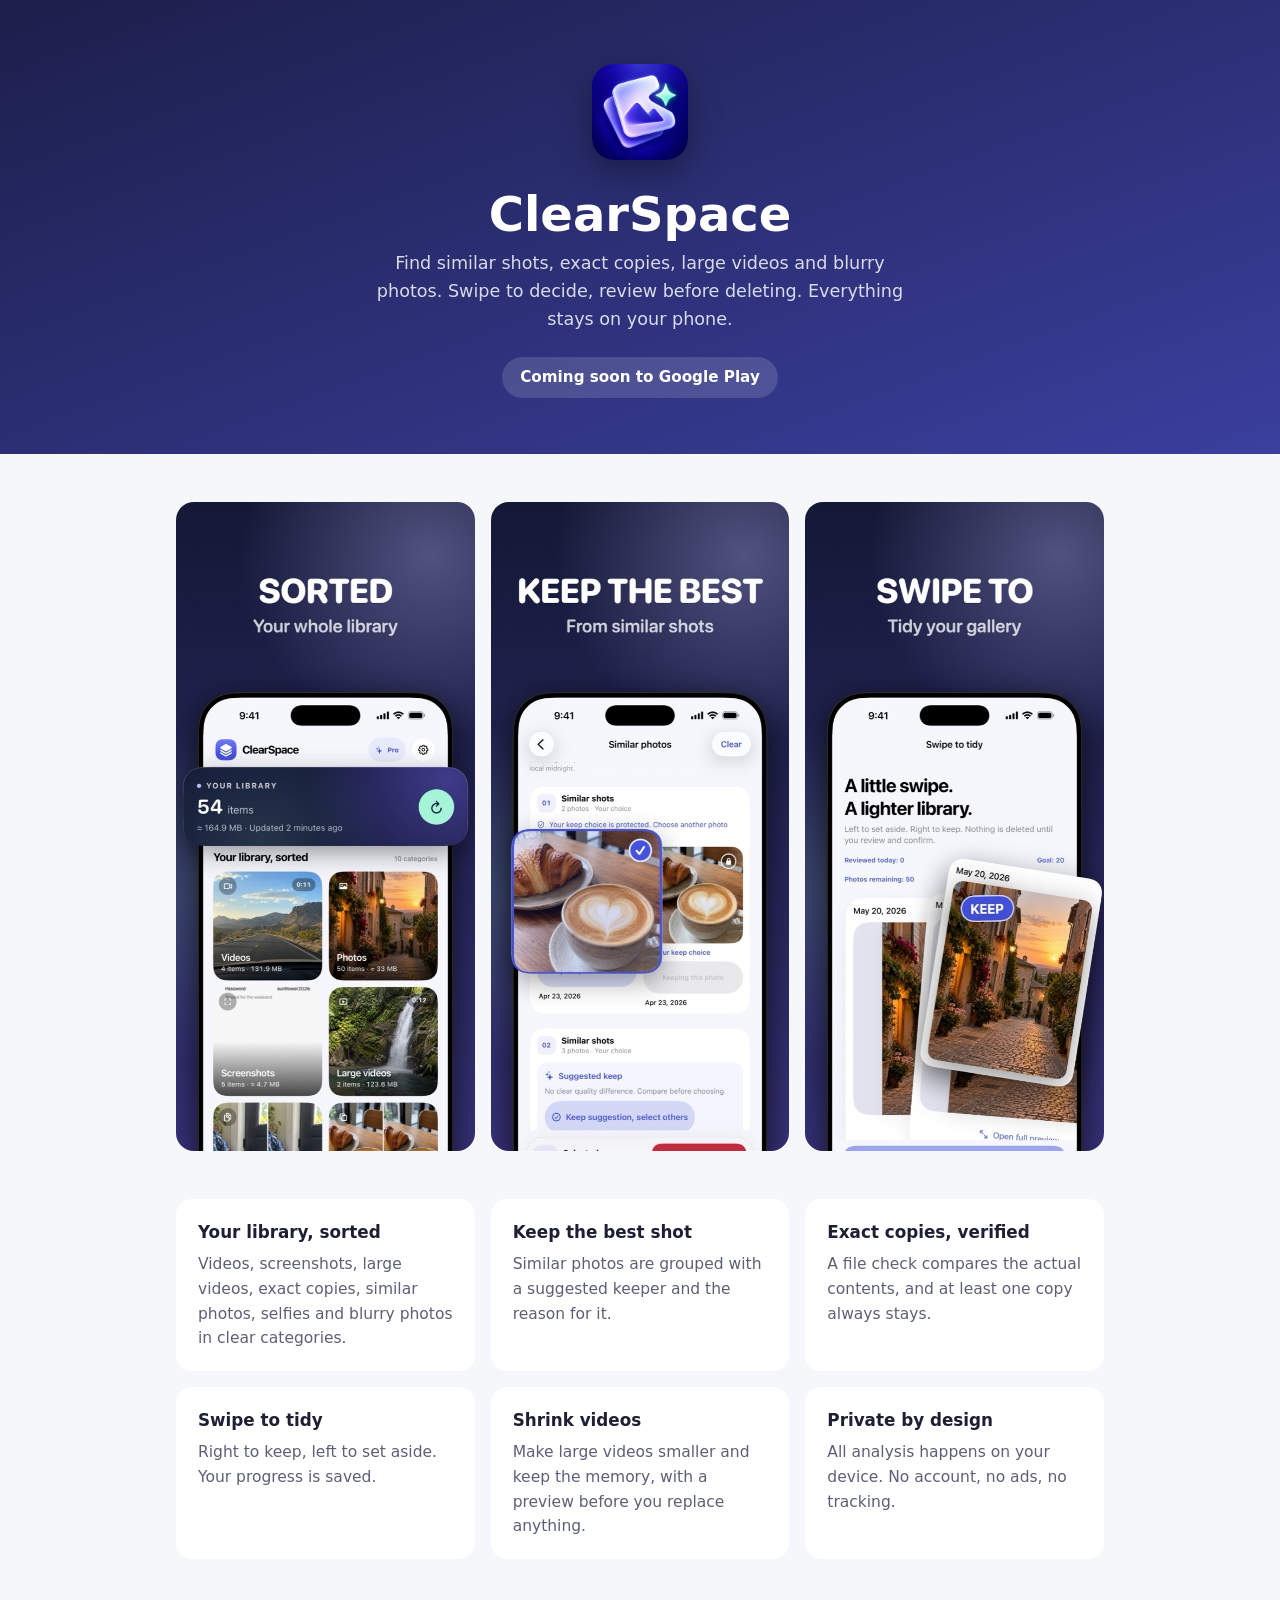
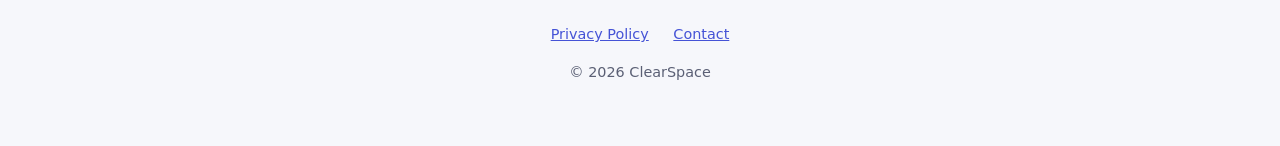
==== index.html @ 55f01fa3 "Add ClearSpace landing page and privacy policy Co-Authored-By: Claude Opus 5.5 <noreply@anthropic.co" ====
<!doctype html>
<html lang="en">
<head>
<meta charset="utf-8">
<meta name="viewport" content="width=device-width, initial-scale=1">
<title>ClearSpace – Photo Cleanup</title>
<meta name="description" content="Find similar shots, exact copies, large videos and blurry photos. Swipe to decide, review before deleting. Everything stays on your phone.">
<link rel="icon" href="img/icon.png">
<style>
  :root { --bg: #f6f7fb; --card: #ffffff; --ink: #1d2033; --muted: #5b6075; --accent: #4553d6; --hero1: #1c1f4a; --hero2: #3b3f9e; }
  @media (prefers-color-scheme: dark) { :root { --bg: #14151d; --card: #1d1f2b; --ink: #eceef8; --muted: #a3a8bd; --accent: #a8b2ff; } }
  * { box-sizing: border-box; }
  body { margin: 0; background: var(--bg); color: var(--ink); font: 17px/1.6 system-ui, -apple-system, "Segoe UI", Roboto, sans-serif; }
  a { color: var(--accent); }
  header { background: linear-gradient(160deg, var(--hero1), var(--hero2)); color: #fff; text-align: center; padding: 64px 16px 56px; }
  header img { width: 96px; height: 96px; border-radius: 22px; box-shadow: 0 12px 32px rgba(0,0,0,.35); }
  header h1 { font-size: clamp(2rem, 6vw, 3rem); line-height: 1.1; margin: 20px 0 8px; }
  header p { max-width: 560px; margin: 0 auto; color: rgba(255,255,255,.82); font-size: 1.1rem; }
  .soon { display: inline-block; margin-top: 24px; padding: 8px 18px; border-radius: 999px; background: rgba(255,255,255,.14); font-weight: 600; font-size: .95rem; }
  main { max-width: 960px; margin: 0 auto; padding: 48px 16px 64px; }
  .shots { display: grid; grid-template-columns: repeat(3, 1fr); gap: 16px; margin-bottom: 48px; }
  .shots img { width: 100%; border-radius: 18px; display: block; }
  @media (max-width: 640px) { .shots { grid-template-columns: 1fr; max-width: 320px; margin-inline: auto; } }
  .features { display: grid; grid-template-columns: repeat(auto-fit, minmax(260px, 1fr)); gap: 16px; }
  .feature { background: var(--card); border-radius: 16px; padding: 20px 22px; }
  .feature h2 { font-size: 1.05rem; margin: 0 0 6px; }
  .feature p { margin: 0; color: var(--muted); font-size: .97rem; }
  footer { text-align: center; color: var(--muted); font-size: .9rem; padding: 0 16px 48px; }
  footer a { margin: 0 10px; }
</style>
</head>
<body>
<header>
  <img src="img/icon.png" alt="ClearSpace app icon">
  <h1>ClearSpace</h1>
  <p>Find similar shots, exact copies, large videos and blurry photos. Swipe to decide, review before deleting. Everything stays on your phone.</p>
  <span class="soon">Coming soon to Google Play</span>
</header>
<main>
  <div class="shots">
    <img src="img/shot-1.jpg" alt="Your whole library sorted into categories">
    <img src="img/shot-2.jpg" alt="Keep the best photo from similar shots">
    <img src="img/shot-3.jpg" alt="Swipe through photos to keep or set aside">
  </div>
  <div class="features">
    <div class="feature"><h2>Your library, sorted</h2><p>Videos, screenshots, large videos, exact copies, similar photos, selfies and blurry photos in clear categories.</p></div>
    <div class="feature"><h2>Keep the best shot</h2><p>Similar photos are grouped with a suggested keeper and the reason for it.</p></div>
    <div class="feature"><h2>Exact copies, verified</h2><p>A file check compares the actual contents, and at least one copy always stays.</p></div>
    <div class="feature"><h2>Swipe to tidy</h2><p>Right to keep, left to set aside. Your progress is saved.</p></div>
    <div class="feature"><h2>Shrink videos</h2><p>Make large videos smaller and keep the memory, with a preview before you replace anything.</p></div>
    <div class="feature"><h2>Private by design</h2><p>All analysis happens on your device. No account, no ads, no tracking.</p></div>
  </div>
</main>
<footer>
  <a href="privacy.html">Privacy Policy</a>
  <a href="mailto:mobirexa@gmail.com">Contact</a>
  <p>© 2026 ClearSpace</p>
</footer>
</body>
</html>
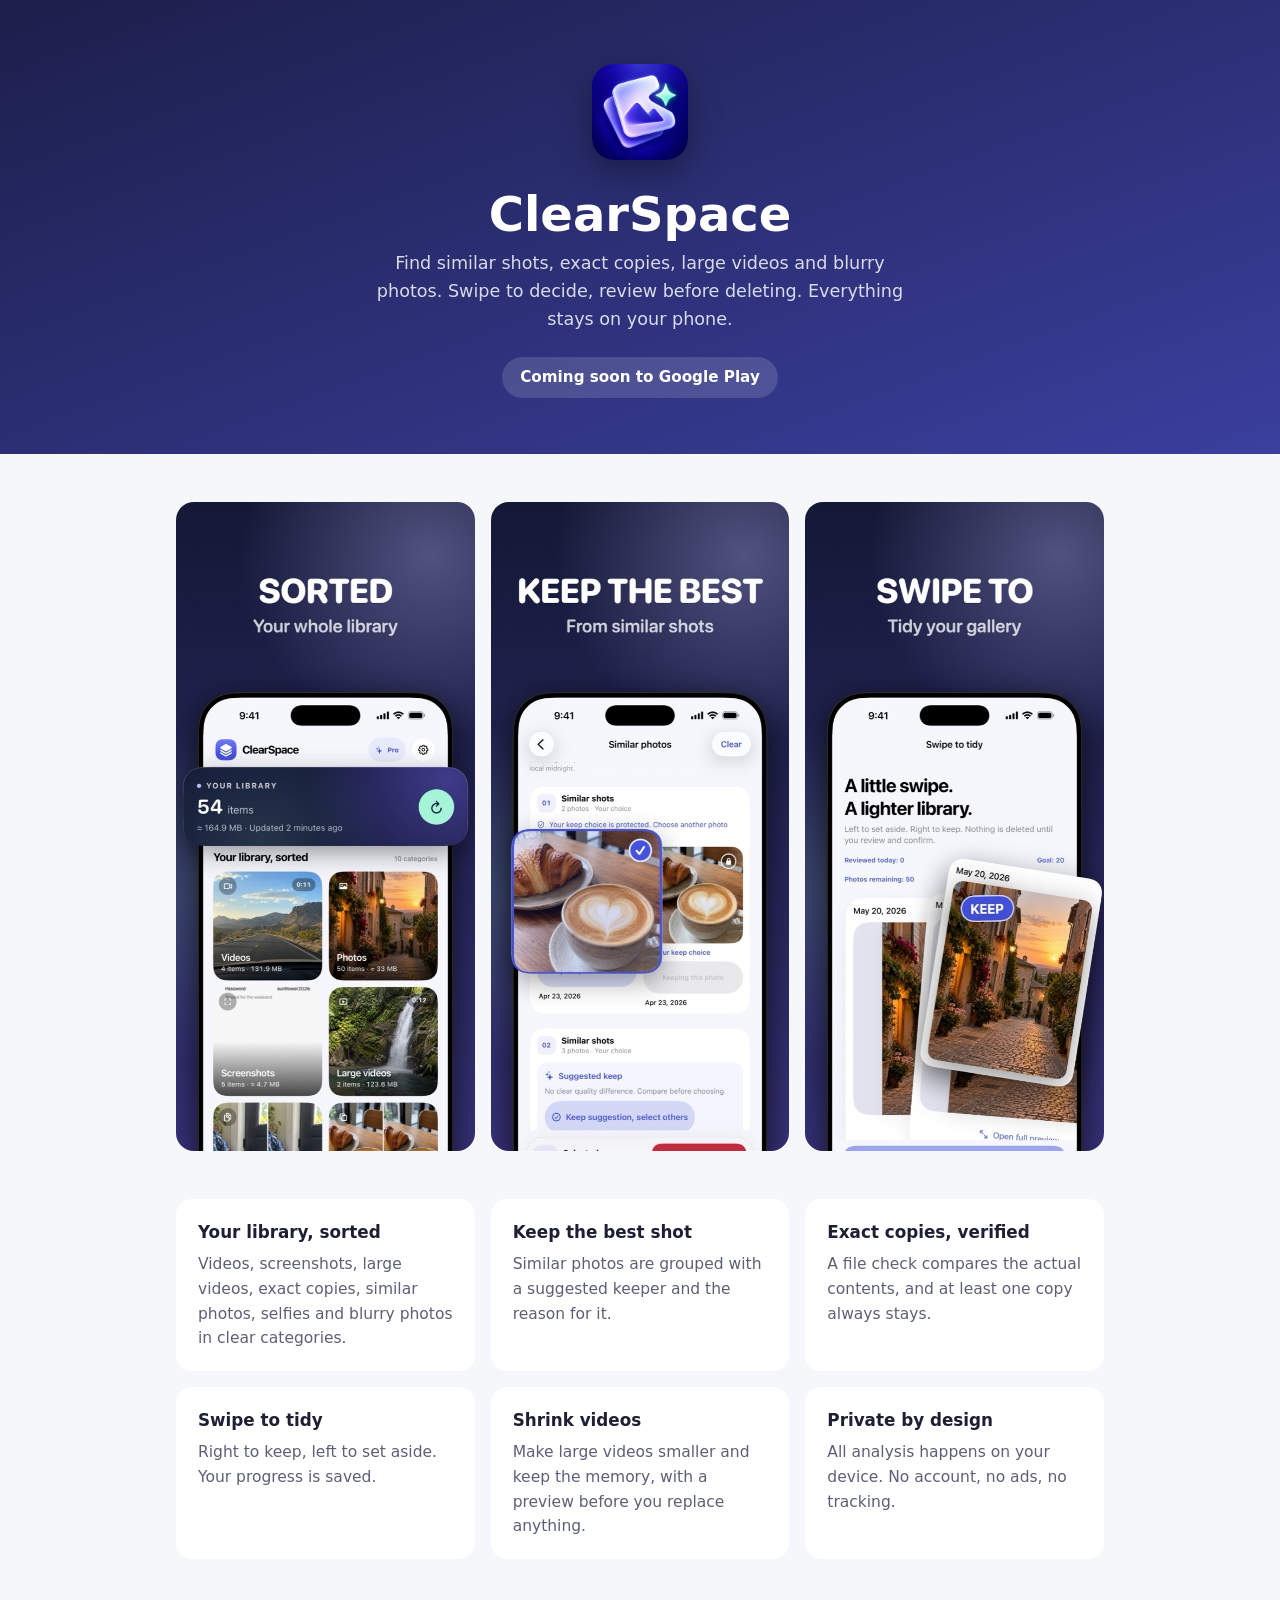
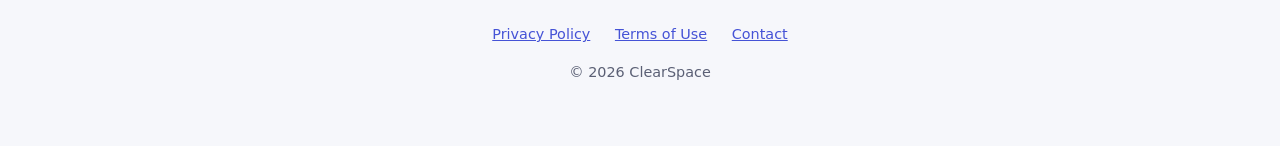
==== commit db176382: "Add terms of use Co-Authored-By: Claude Opus 5.5 <noreply@anthropic.com>" ====
--- a/index.html
+++ b/index.html
@@ -53,6 +53,7 @@
 </main>
 <footer>
   <a href="privacy.html">Privacy Policy</a>
+  <a href="terms.html">Terms of Use</a>
   <a href="mailto:mobirexa@gmail.com">Contact</a>
   <p>© 2026 ClearSpace</p>
 </footer>
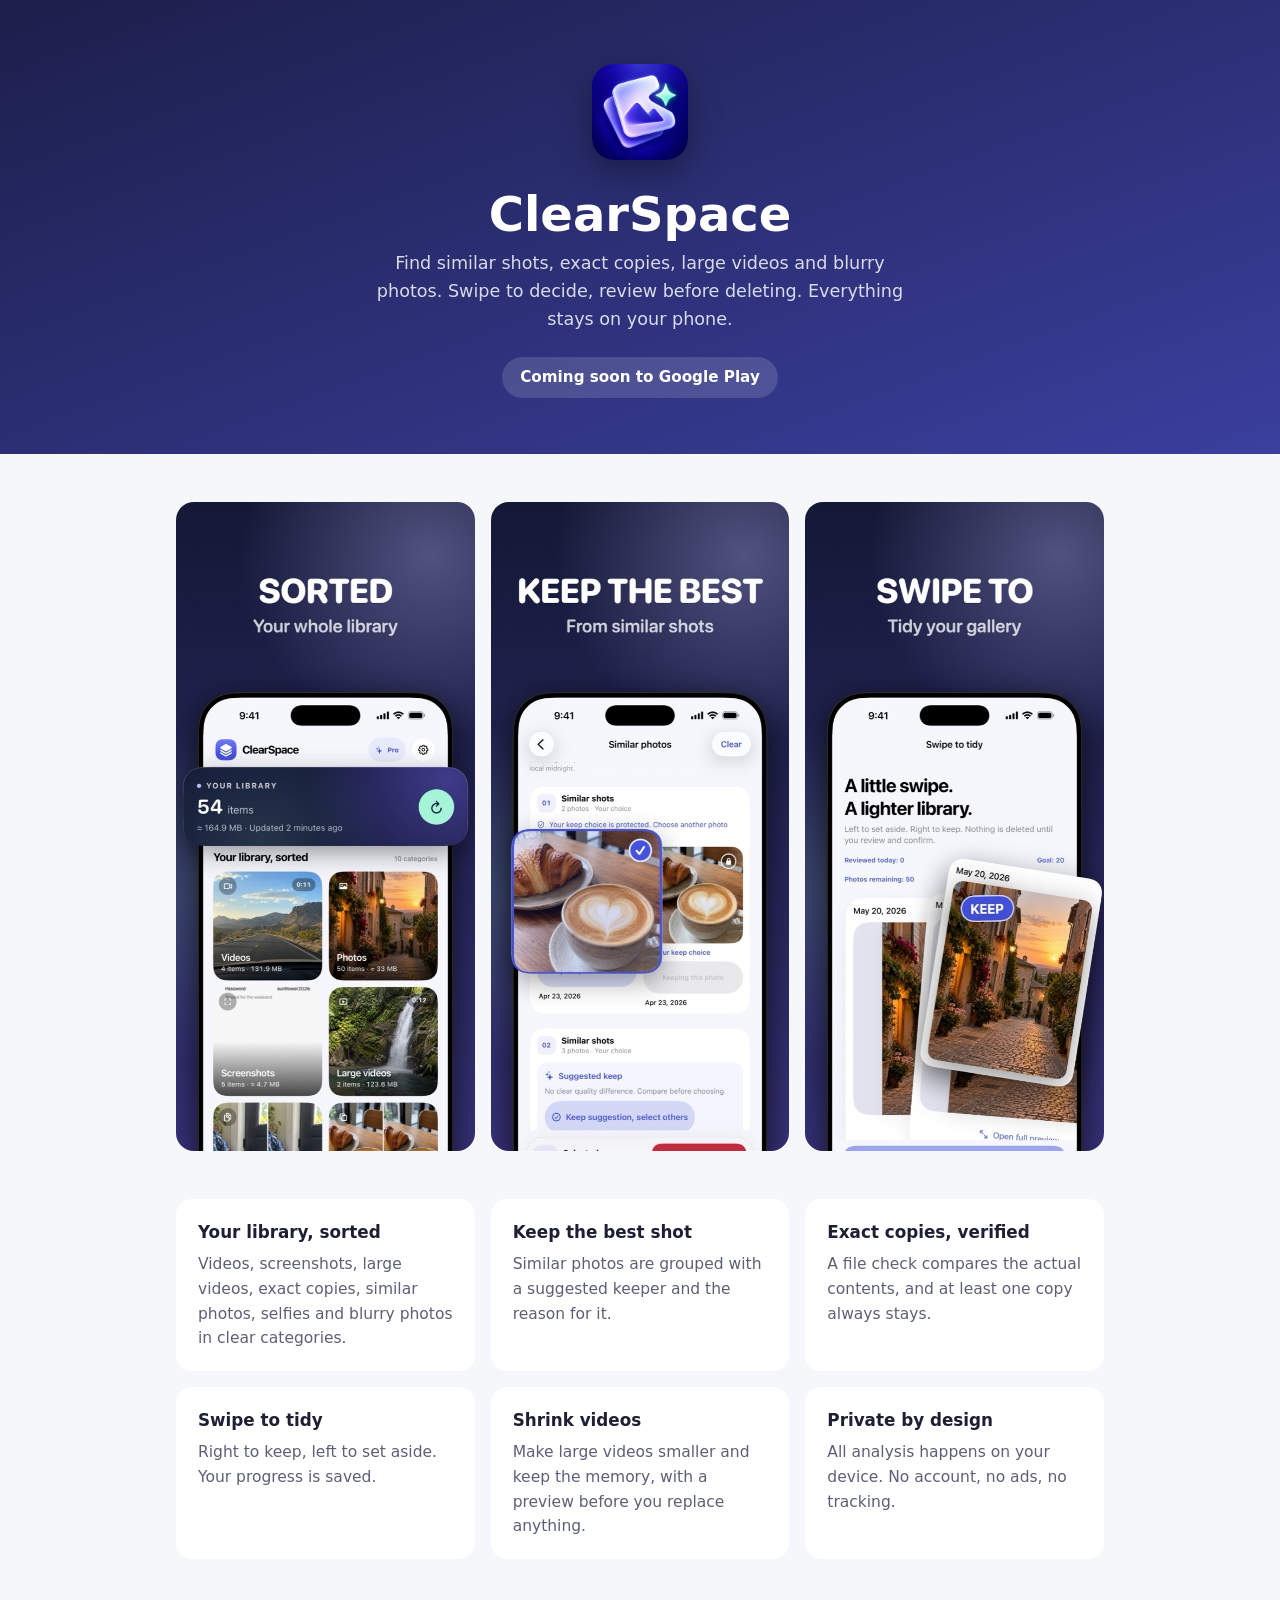
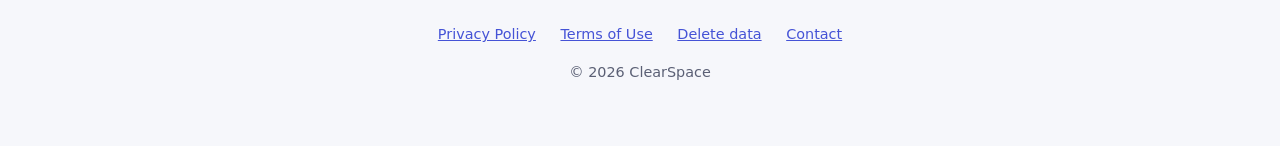
==== commit 15d2f9f1: "Add data deletion page Co-Authored-By: Claude Opus 5.5 <noreply@anthropic.com>" ====
--- a/index.html
+++ b/index.html
@@ -54,6 +54,7 @@
 <footer>
   <a href="privacy.html">Privacy Policy</a>
   <a href="terms.html">Terms of Use</a>
+  <a href="delete.html">Delete data</a>
   <a href="mailto:mobirexa@gmail.com">Contact</a>
   <p>© 2026 ClearSpace</p>
 </footer>
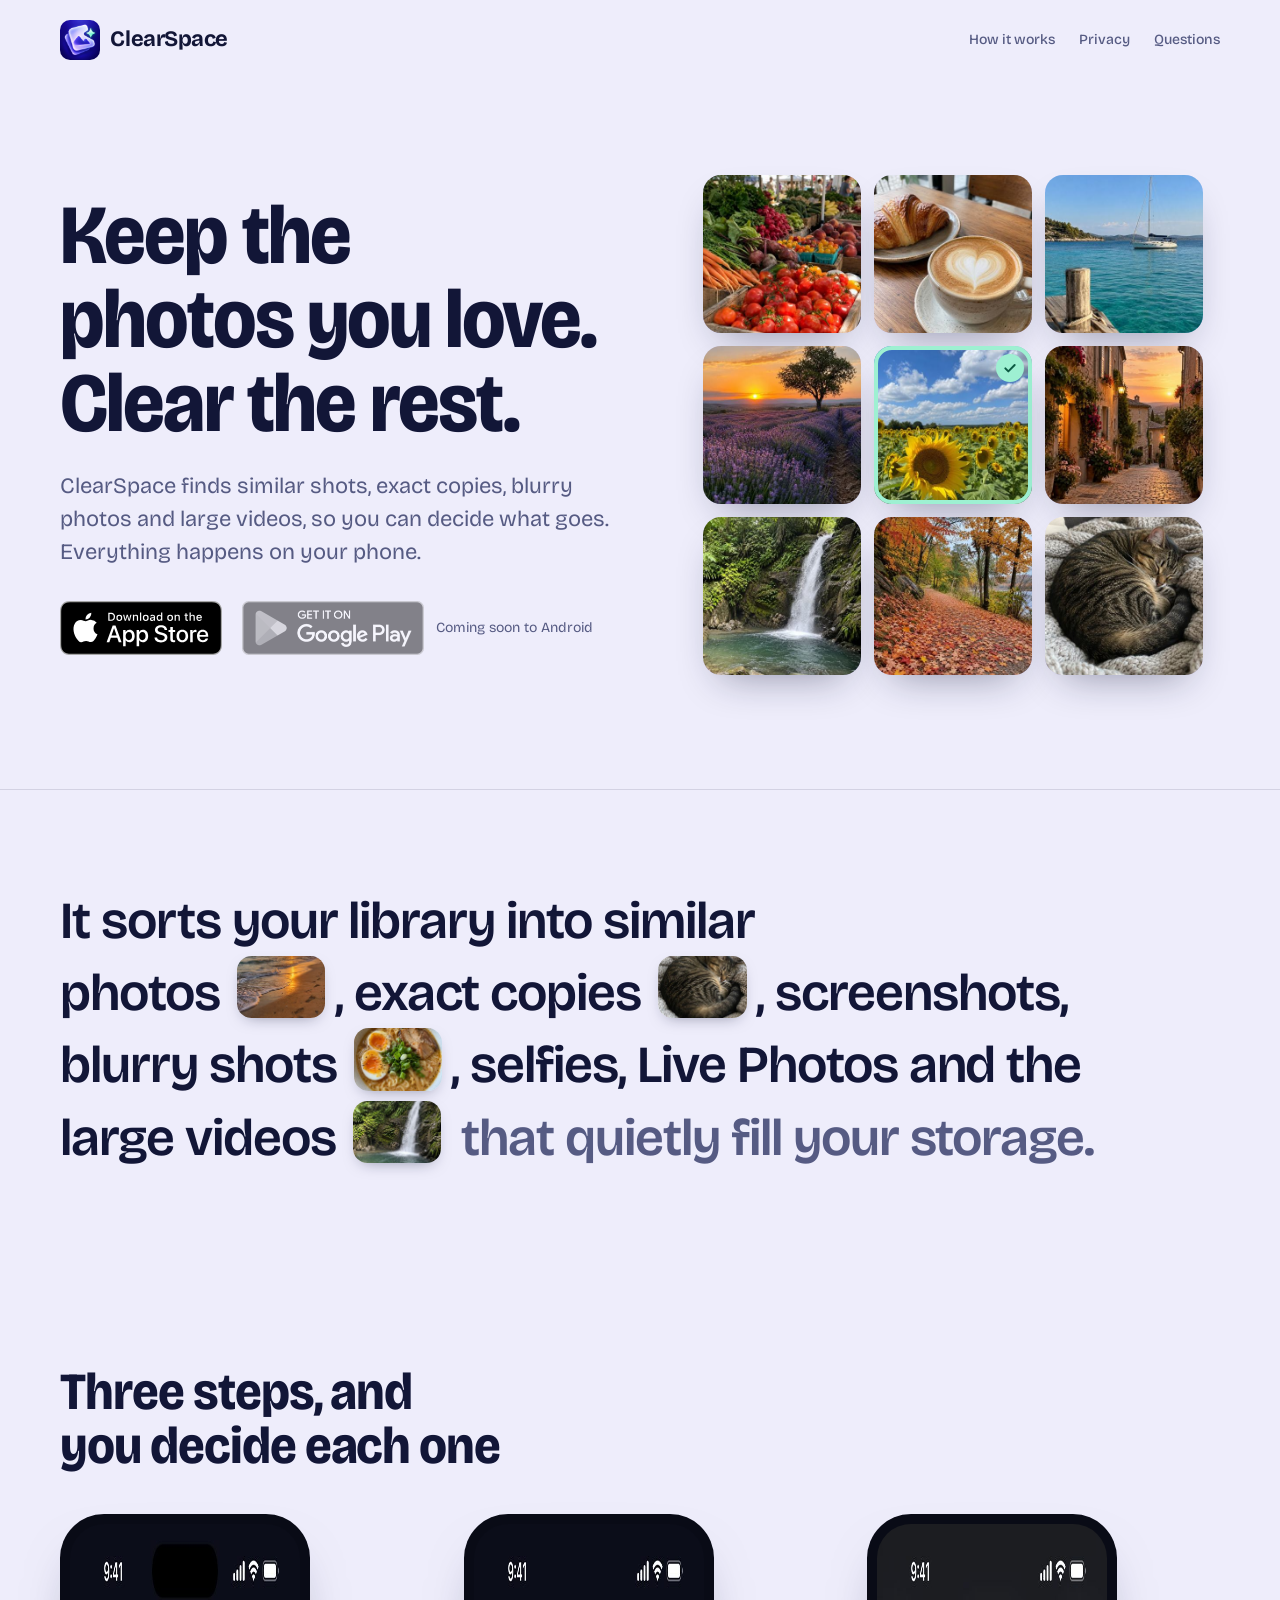
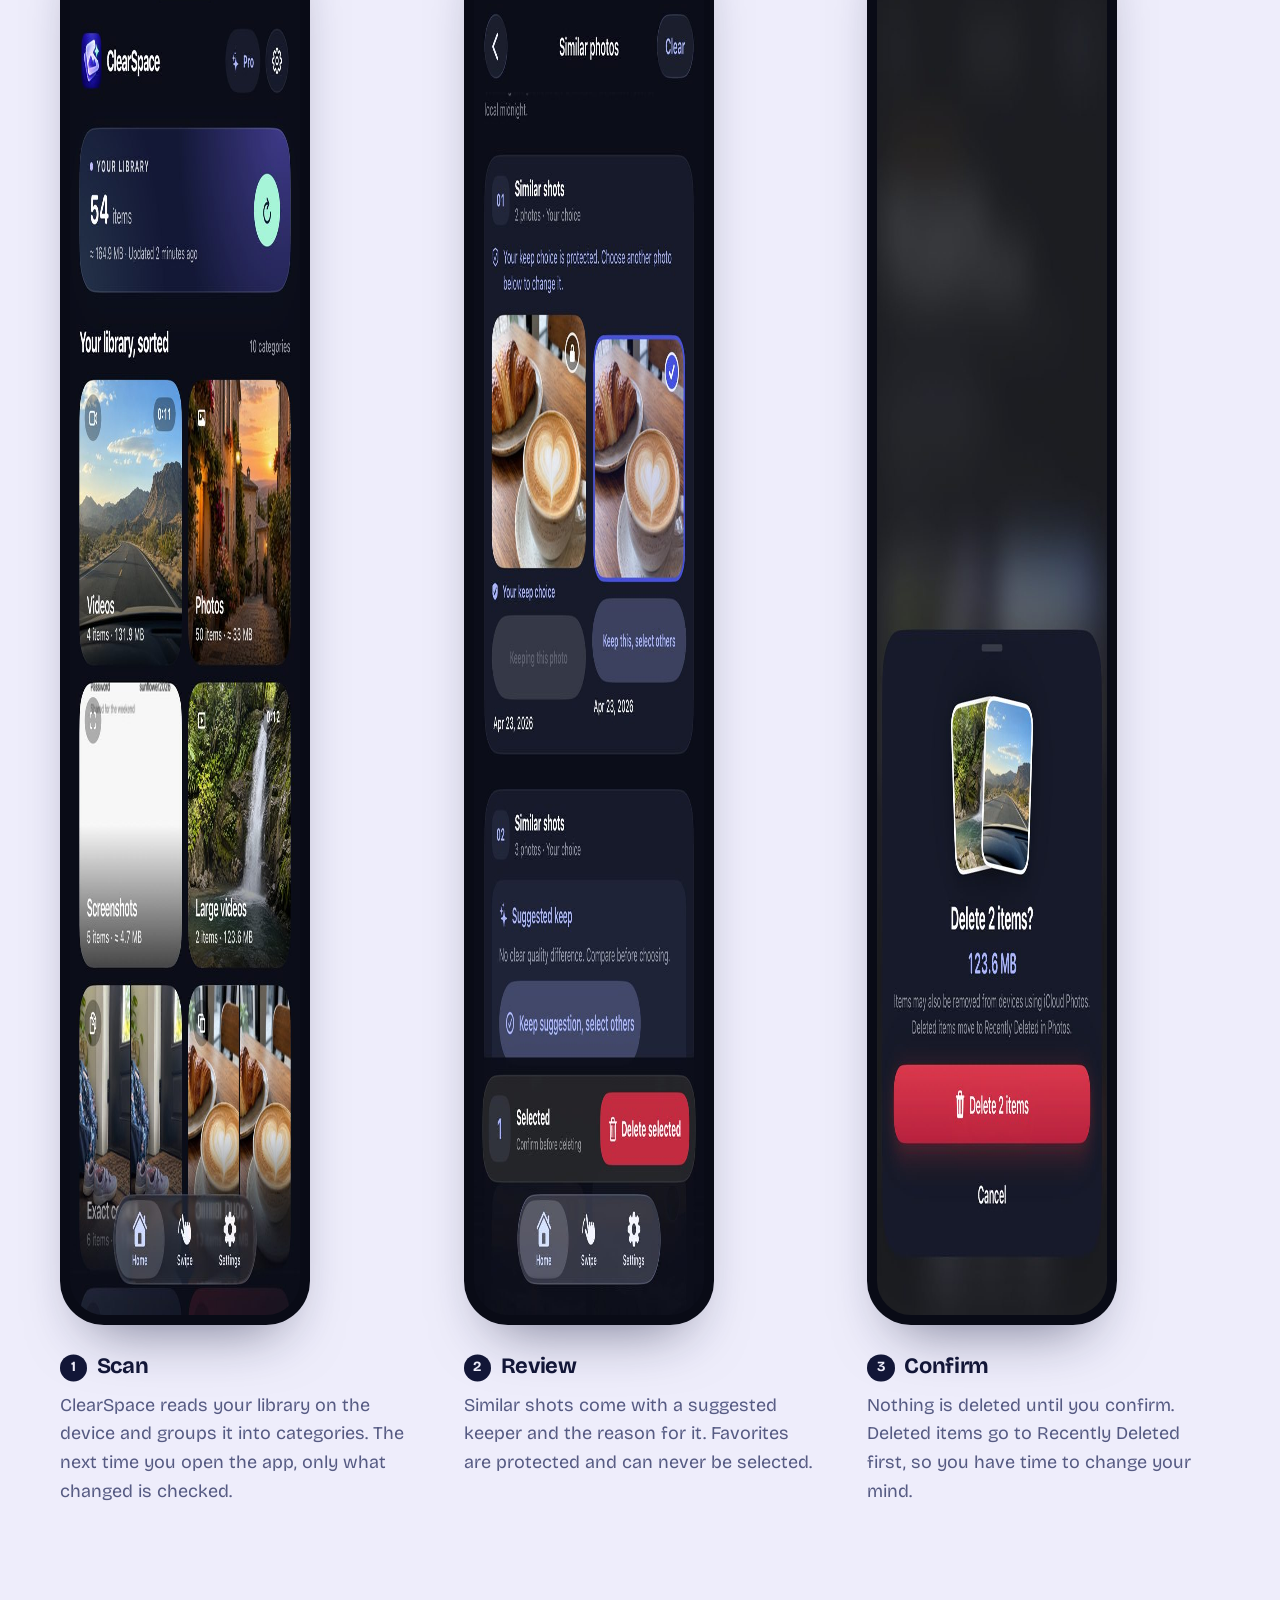
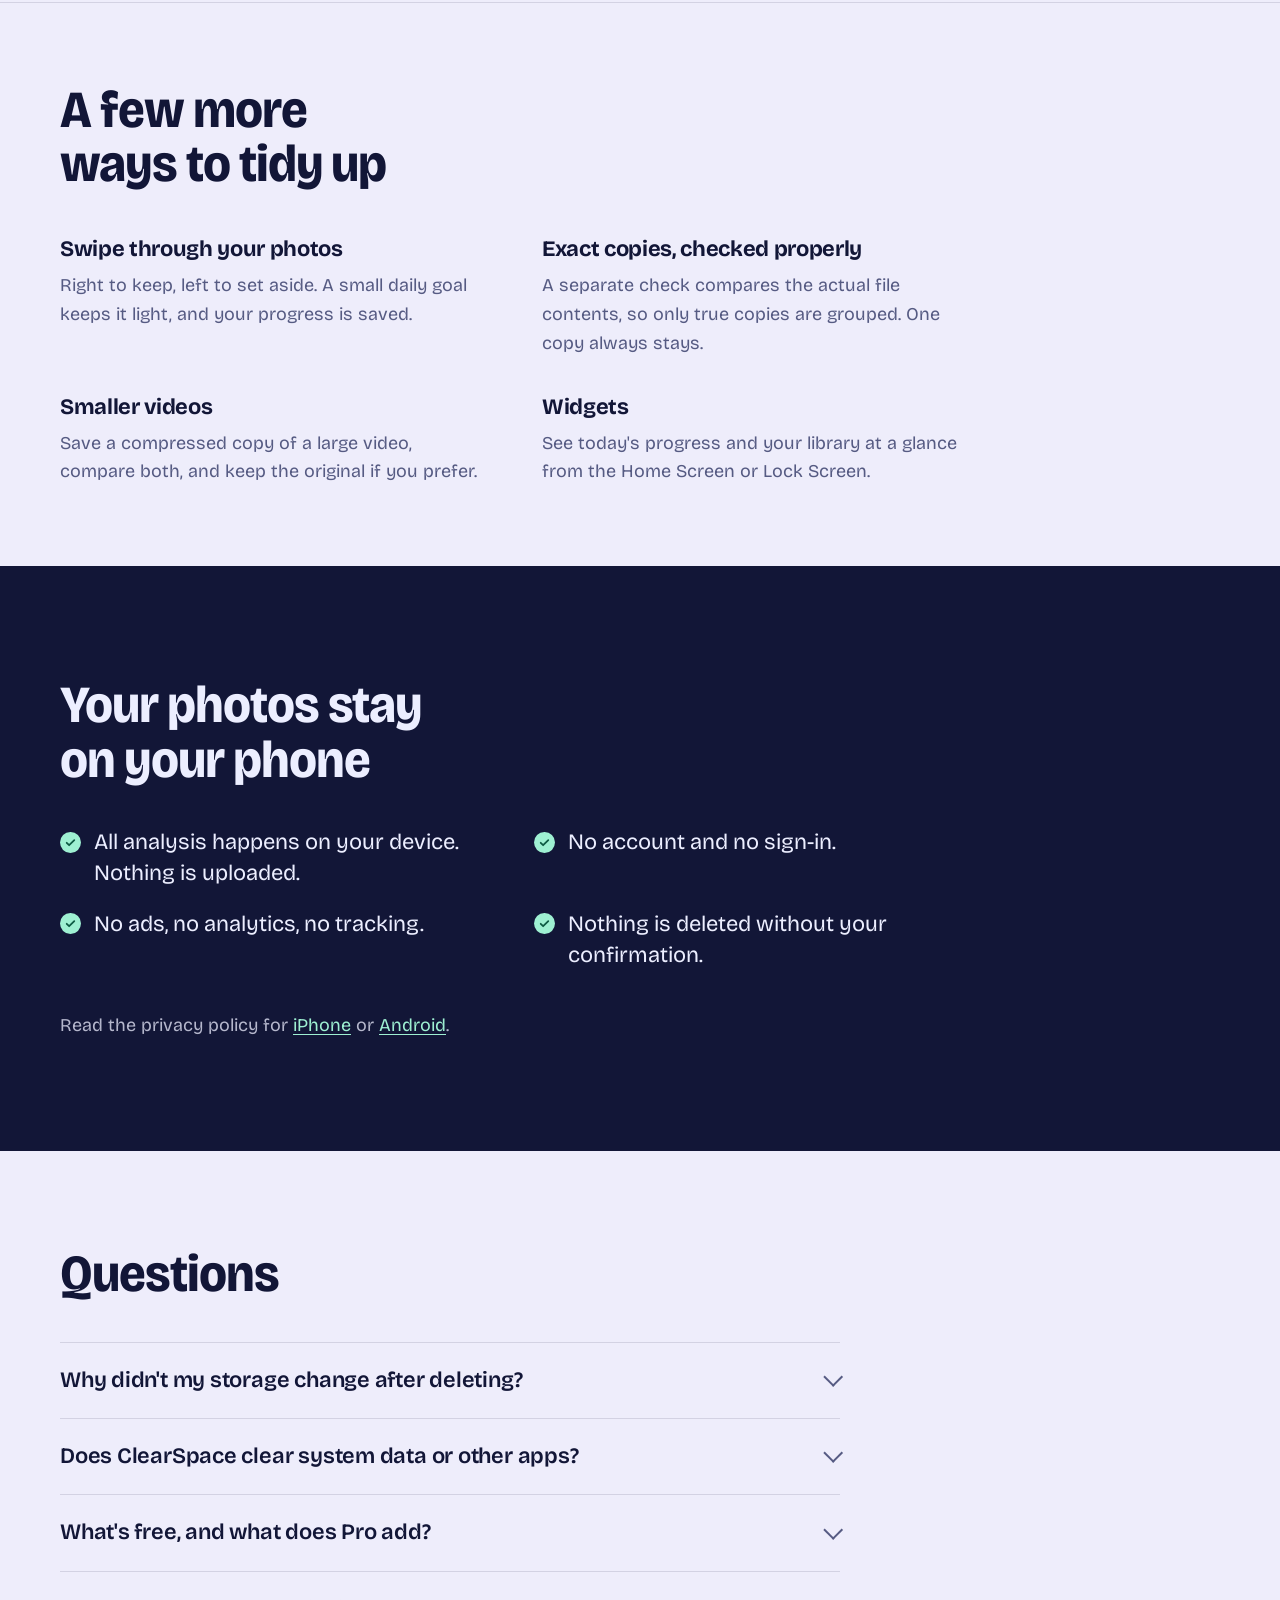
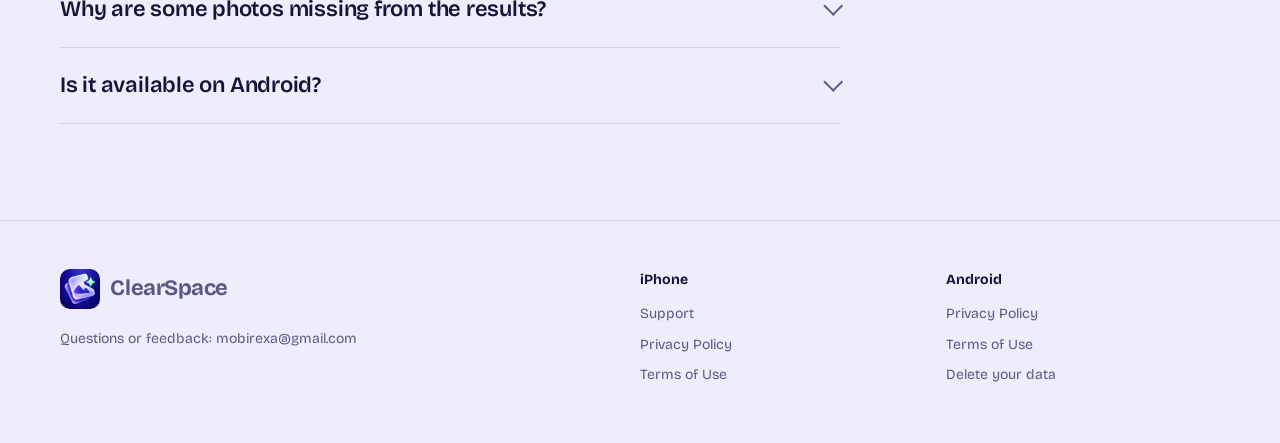
==== commit e60b4428: "Redesign the site as one landing page for iPhone and Android - New landing page: tidy-up hero (a sca" ====
--- a/index.html
+++ b/index.html
@@ -3,60 +3,186 @@
 <head>
 <meta charset="utf-8">
 <meta name="viewport" content="width=device-width, initial-scale=1">
-<title>ClearSpace – Photo Cleanup</title>
-<meta name="description" content="Find similar shots, exact copies, large videos and blurry photos. Swipe to decide, review before deleting. Everything stays on your phone.">
+<title>ClearSpace – Photo Cleanup for iPhone and Android</title>
+<meta name="description" content="ClearSpace finds similar shots, exact copies, blurry photos and large videos, so you can decide what goes. Everything happens on your phone.">
+<meta property="og:title" content="ClearSpace – Photo Cleanup">
+<meta property="og:description" content="Find similar shots, exact copies, blurry photos and large videos. Your photos never leave your phone.">
+<meta property="og:image" content="https://clearspaceapp.github.io/img/icon.png">
 <link rel="icon" href="img/icon.png">
-<style>
-  :root { --bg: #f6f7fb; --card: #ffffff; --ink: #1d2033; --muted: #5b6075; --accent: #4553d6; --hero1: #1c1f4a; --hero2: #3b3f9e; }
-  @media (prefers-color-scheme: dark) { :root { --bg: #14151d; --card: #1d1f2b; --ink: #eceef8; --muted: #a3a8bd; --accent: #a8b2ff; } }
-  * { box-sizing: border-box; }
-  body { margin: 0; background: var(--bg); color: var(--ink); font: 17px/1.6 system-ui, -apple-system, "Segoe UI", Roboto, sans-serif; }
-  a { color: var(--accent); }
-  header { background: linear-gradient(160deg, var(--hero1), var(--hero2)); color: #fff; text-align: center; padding: 64px 16px 56px; }
-  header img { width: 96px; height: 96px; border-radius: 22px; box-shadow: 0 12px 32px rgba(0,0,0,.35); }
-  header h1 { font-size: clamp(2rem, 6vw, 3rem); line-height: 1.1; margin: 20px 0 8px; }
-  header p { max-width: 560px; margin: 0 auto; color: rgba(255,255,255,.82); font-size: 1.1rem; }
-  .soon { display: inline-block; margin-top: 24px; padding: 8px 18px; border-radius: 999px; background: rgba(255,255,255,.14); font-weight: 600; font-size: .95rem; }
-  main { max-width: 960px; margin: 0 auto; padding: 48px 16px 64px; }
-  .shots { display: grid; grid-template-columns: repeat(3, 1fr); gap: 16px; margin-bottom: 48px; }
-  .shots img { width: 100%; border-radius: 18px; display: block; }
-  @media (max-width: 640px) { .shots { grid-template-columns: 1fr; max-width: 320px; margin-inline: auto; } }
-  .features { display: grid; grid-template-columns: repeat(auto-fit, minmax(260px, 1fr)); gap: 16px; }
-  .feature { background: var(--card); border-radius: 16px; padding: 20px 22px; }
-  .feature h2 { font-size: 1.05rem; margin: 0 0 6px; }
-  .feature p { margin: 0; color: var(--muted); font-size: .97rem; }
-  footer { text-align: center; color: var(--muted); font-size: .9rem; padding: 0 16px 48px; }
-  footer a { margin: 0 10px; }
-</style>
+<link rel="apple-touch-icon" href="img/icon.png">
+<link rel="preconnect" href="https://fonts.googleapis.com">
+<link rel="preconnect" href="https://fonts.gstatic.com" crossorigin>
+<link rel="stylesheet" href="https://fonts.googleapis.com/css2?family=Bricolage+Grotesque:opsz,wdth,wght@12..96,75..100,400..800&display=swap">
+<link rel="stylesheet" href="assets/site.css">
 </head>
 <body>
-<header>
-  <img src="img/icon.png" alt="ClearSpace app icon">
-  <h1>ClearSpace</h1>
-  <p>Find similar shots, exact copies, large videos and blurry photos. Swipe to decide, review before deleting. Everything stays on your phone.</p>
-  <span class="soon">Coming soon to Google Play</span>
+<header class="site-header">
+  <div class="wrap">
+    <a class="brand" href="./"><img src="img/icon.png" alt="" width="40" height="40">ClearSpace</a>
+    <nav class="site-nav" aria-label="Sections">
+      <a href="#how">How it works</a>
+      <a href="#privacy">Privacy</a>
+      <a href="#faq">Questions</a>
+    </nav>
+  </div>
 </header>
+
 <main>
-  <div class="shots">
-    <img src="img/shot-1.jpg" alt="Your whole library sorted into categories">
-    <img src="img/shot-2.jpg" alt="Keep the best photo from similar shots">
-    <img src="img/shot-3.jpg" alt="Swipe through photos to keep or set aside">
+  <section class="hero">
+    <div class="wrap">
+      <div>
+        <h1>Keep the photos you love. Clear the rest.</h1>
+        <p class="lede">ClearSpace finds similar shots, exact copies, blurry photos and large videos, so you can decide what goes. Everything happens on your phone.</p>
+        <div class="stores">
+          <a class="store" href="https://apps.apple.com/app/id6824030612" aria-label="Download ClearSpace on the App Store">
+            <img src="img/app-store-badge.svg" alt="Download on the App Store" width="162" height="54">
+          </a>
+          <span class="store-soon">
+            <img src="img/google-play-badge.png" alt="Google Play" width="182" height="54">
+            <span>Coming soon to Android</span>
+          </span>
+        </div>
+      </div>
+
+      <figure class="tidy" aria-label="A scattered pile of photos settling into a tidy grid; two duplicates disappear and one photo is marked as kept.">
+        <!-- 3 × 3 grid; --sx/--sy/--sr is the scattered start, --col/--row the sorted place -->
+        <div class="tile"      style="--i:0;--col:0;--row:0;--sx:22%;--sy:30%;--sr:-14deg"><img src="img/photos/p16.jpg" alt=""></div>
+        <div class="tile"      style="--i:1;--col:1;--row:0;--sx:44%;--sy:18%;--sr:9deg"><img src="img/photos/p03.jpg" alt=""></div>
+        <div class="tile"      style="--i:2;--col:2;--row:0;--sx:58%;--sy:36%;--sr:18deg"><img src="img/photos/p23.jpg" alt=""></div>
+        <div class="tile"      style="--i:3;--col:0;--row:1;--sx:10%;--sy:44%;--sr:7deg"><img src="img/photos/p18.jpg" alt=""></div>
+        <div class="tile kept" style="--i:4;--col:1;--row:1;--sx:34%;--sy:40%;--sr:-6deg"><img src="img/photos/p10.jpg" alt=""></div>
+        <div class="tile"      style="--i:5;--col:2;--row:1;--sx:52%;--sy:52%;--sr:-16deg"><img src="img/photos/p06.jpg" alt=""></div>
+        <div class="tile"      style="--i:6;--col:0;--row:2;--sx:26%;--sy:58%;--sr:12deg"><img src="img/photos/p20.jpg" alt=""></div>
+        <div class="tile"      style="--i:7;--col:1;--row:2;--sx:46%;--sy:62%;--sr:-9deg"><img src="img/photos/p22.jpg" alt=""></div>
+        <div class="tile"      style="--i:8;--col:2;--row:2;--sx:40%;--sy:28%;--sr:4deg"><img src="img/photos/p13.jpg" alt=""></div>
+        <!-- duplicates land on their originals, then drop out -->
+        <div class="tile copy" style="--i:9;--col:1;--row:0;--sx:30%;--sy:50%;--sr:20deg"><img src="img/photos/p03.jpg" alt=""></div>
+        <div class="tile copy" style="--i:10;--col:2;--row:1;--sx:16%;--sy:22%;--sr:-20deg"><img src="img/photos/p06.jpg" alt=""></div>
+      </figure>
+    </div>
+  </section>
+
+  <section class="finds" aria-label="What ClearSpace finds">
+    <div class="wrap">
+      <p>
+        It sorts your library into
+        similar <span class="nb">photos <img class="chip" src="img/photos/p01.jpg" alt="">,</span>
+        exact <span class="nb">copies <img class="chip" src="img/photos/p13.jpg" alt="">,</span>
+        screenshots, blurry <span class="nb">shots <img class="chip" src="img/photos/p09.jpg" alt="">,</span>
+        selfies, Live Photos and the large <span class="nb">videos <img class="chip" src="img/photos/p20.jpg" alt=""></span>
+        <span class="soft">that quietly fill your storage.</span>
+      </p>
+    </div>
+  </section>
+
+  <section class="steps" id="how">
+    <div class="wrap">
+      <h2>Three steps, and you decide each one</h2>
+      <ol class="step-list">
+        <li>
+          <figure class="phone"><img src="img/screens/home.jpg" alt="ClearSpace home screen with categories for videos, photos, screenshots and large videos." loading="lazy" width="640" height="1391"></figure>
+          <h3>Scan</h3>
+          <p>ClearSpace reads your library on the device and groups it into categories. The next time you open the app, only what changed is checked.</p>
+        </li>
+        <li>
+          <figure class="phone"><img src="img/screens/similar.jpg" alt="Two similar coffee photos, one marked as your keep choice." loading="lazy" width="640" height="1391"></figure>
+          <h3>Review</h3>
+          <p>Similar shots come with a suggested keeper and the reason for it. Favorites are protected and can never be selected.</p>
+        </li>
+        <li>
+          <figure class="phone"><img src="img/screens/delete.jpg" alt="Confirmation card asking to delete two items totaling 123.6 MB." loading="lazy" width="640" height="1391"></figure>
+          <h3>Confirm</h3>
+          <p>Nothing is deleted until you confirm. Deleted items go to Recently Deleted first, so you have time to change your mind.</p>
+        </li>
+      </ol>
+    </div>
+  </section>
+
+  <section class="more">
+    <div class="wrap">
+      <h2>A few more ways to tidy up</h2>
+      <dl>
+        <div><dt>Swipe through your photos</dt><dd>Right to keep, left to set aside. A small daily goal keeps it light, and your progress is saved.</dd></div>
+        <div><dt>Exact copies, checked properly</dt><dd>A separate check compares the actual file contents, so only true copies are grouped. One copy always stays.</dd></div>
+        <div><dt>Smaller videos</dt><dd>Save a compressed copy of a large video, compare both, and keep the original if you prefer.</dd></div>
+        <div><dt>Widgets</dt><dd>See today's progress and your library at a glance from the Home Screen or Lock Screen.</dd></div>
+      </dl>
+    </div>
+  </section>
+
+  <section class="privacy" id="privacy">
+    <div class="wrap">
+      <h2>Your photos stay on your phone</h2>
+      <ul>
+        <li>All analysis happens on your device. Nothing is uploaded.</li>
+        <li>No account and no sign-in.</li>
+        <li>No ads, no analytics, no tracking.</li>
+        <li>Nothing is deleted without your confirmation.</li>
+      </ul>
+      <p>Read the privacy policy for <a href="ios/privacy.html">iPhone</a> or <a href="privacy.html">Android</a>.</p>
+    </div>
+  </section>
+
+  <section class="faq" id="faq">
+    <div class="wrap">
+      <h2>Questions</h2>
+      <details>
+        <summary>Why didn't my storage change after deleting?</summary>
+        <p>Deleted items move to Recently Deleted (on Android, the trash) and stay there for 30 days. Empty it in your photo app to free the space right away.</p>
+      </details>
+      <details>
+        <summary>Does ClearSpace clear system data or other apps?</summary>
+        <p>No. It organizes your photo and video library. It doesn't touch system storage, caches or other apps.</p>
+      </details>
+      <details>
+        <summary>What's free, and what does Pro add?</summary>
+        <p>Scanning, previews and reviewing are free, with a daily allowance of deletions and compressed video saves. ClearSpace Pro removes the daily limits. Prices and any free trial are shown in the app before you buy.</p>
+      </details>
+      <details>
+        <summary>Why are some photos missing from the results?</summary>
+        <p>Photos stored only in iCloud or the cloud are skipped until they're on the device. If you allowed access to selected photos only, just those are scanned.</p>
+      </details>
+      <details>
+        <summary>Is it available on Android?</summary>
+        <p>ClearSpace is on the App Store for iPhone. The Android version is coming soon to Google Play.</p>
+      </details>
+    </div>
+  </section>
+</main>
+
+<footer class="site-footer">
+  <div class="wrap">
+    <div class="about">
+      <a class="brand" href="./"><img src="img/icon.png" alt="" width="40" height="40">ClearSpace</a>
+      <p>Questions or feedback: <a href="mailto:mobirexa@gmail.com">mobirexa@gmail.com</a></p>
+    </div>
+    <div>
+      <h2>iPhone</h2>
+      <ul>
+        <li><a href="ios/support.html">Support</a></li>
+        <li><a href="ios/privacy.html">Privacy Policy</a></li>
+        <li><a href="https://www.apple.com/legal/internet-services/itunes/dev/stdeula/">Terms of Use</a></li>
+      </ul>
+    </div>
+    <div>
+      <h2>Android</h2>
+      <ul>
+        <li><a href="privacy.html">Privacy Policy</a></li>
+        <li><a href="terms.html">Terms of Use</a></li>
+        <li><a href="delete.html">Delete your data</a></li>
+      </ul>
+    </div>
   </div>
-  <div class="features">
-    <div class="feature"><h2>Your library, sorted</h2><p>Videos, screenshots, large videos, exact copies, similar photos, selfies and blurry photos in clear categories.</p></div>
-    <div class="feature"><h2>Keep the best shot</h2><p>Similar photos are grouped with a suggested keeper and the reason for it.</p></div>
-    <div class="feature"><h2>Exact copies, verified</h2><p>A file check compares the actual contents, and at least one copy always stays.</p></div>
-    <div class="feature"><h2>Swipe to tidy</h2><p>Right to keep, left to set aside. Your progress is saved.</p></div>
-    <div class="feature"><h2>Shrink videos</h2><p>Make large videos smaller and keep the memory, with a preview before you replace anything.</p></div>
-    <div class="feature"><h2>Private by design</h2><p>All analysis happens on your device. No account, no ads, no tracking.</p></div>
-  </div>
-</main>
-<footer>
-  <a href="privacy.html">Privacy Policy</a>
-  <a href="terms.html">Terms of Use</a>
-  <a href="delete.html">Delete data</a>
-  <a href="mailto:mobirexa@gmail.com">Contact</a>
-  <p>© 2026 ClearSpace</p>
 </footer>
+
+<script>
+  // Play the tidy-up once, when the hero is on screen.
+  const tidy = document.querySelector('.tidy');
+  if (tidy && 'IntersectionObserver' in window) {
+    new IntersectionObserver((entries, observer) => {
+      if (entries[0].isIntersecting) { tidy.classList.add('play'); observer.disconnect(); }
+    }).observe(tidy);
+  }
+</script>
 </body>
 </html>
--- a/assets/site.css
+++ b/assets/site.css
@@ -0,0 +1,295 @@
+/* ClearSpace site: shared tokens, landing page and policy pages. */
+:root {
+  --paper: #eeedfb;
+  --surface: #ffffff;
+  --ink: #121637;
+  --muted: #565b83;
+  --indigo: #3f4bd8;
+  --lilac: #c9c3ff;
+  --mint: #9ef0d2;
+  --mint-ink: #0d5a43;
+  --line: rgba(18, 22, 55, 0.12);
+  --band: #121637;
+  --band-ink: #eceeff;
+  --radius-photo: 18px;
+  --radius-phone: 44px;
+  --measure: 34em;
+  --step--1: 0.875rem;
+  --step-0: 1.125rem;
+  --step-1: 1.375rem;
+  --step-2: 1.875rem;
+  --step-3: clamp(2.25rem, 1.6rem + 2.6vw, 3.25rem);
+  --step-4: clamp(2.75rem, 1.7rem + 4.6vw, 5.25rem);
+  color-scheme: light dark;
+}
+
+@media (prefers-color-scheme: dark) {
+  :root {
+    --paper: #0d1030;
+    --surface: #171b44;
+    --ink: #eceeff;
+    --muted: #a7abd0;
+    --indigo: #a9b1ff;
+    --lilac: #3a3f86;
+    --mint-ink: #9ef0d2;
+    --line: rgba(236, 238, 255, 0.14);
+    --band: #1a1f57;
+  }
+}
+
+*, *::before, *::after { box-sizing: border-box; }
+
+html { -webkit-text-size-adjust: 100%; scroll-behavior: smooth; }
+@media (prefers-reduced-motion: reduce) { html { scroll-behavior: auto; } }
+
+body {
+  margin: 0;
+  background: var(--paper);
+  color: var(--ink);
+  font: 400 var(--step-0)/1.6 "Bricolage Grotesque", system-ui, -apple-system, "Segoe UI", sans-serif;
+  font-optical-sizing: auto;
+}
+
+img { display: block; max-width: 100%; }
+h1, h2, h3, .finds p { text-wrap: balance; }
+a { color: var(--indigo); text-underline-offset: 0.18em; }
+a:focus-visible, summary:focus-visible, button:focus-visible {
+  outline: 3px solid var(--indigo);
+  outline-offset: 3px;
+  border-radius: 6px;
+}
+
+.wrap { width: min(1160px, 100% - 2.5rem); margin-inline: auto; }
+
+/* Header */
+.site-header { padding-block: 1.25rem; }
+.site-header .wrap { display: flex; align-items: center; justify-content: space-between; gap: 1rem; }
+.brand {
+  display: inline-flex; align-items: center; gap: 0.65rem;
+  color: var(--ink); text-decoration: none;
+  font-weight: 700; font-size: var(--step-1); letter-spacing: -0.02em;
+}
+.brand img { width: 40px; height: 40px; border-radius: 10px; }
+.site-nav { display: flex; gap: 1.5rem; font-size: var(--step--1); font-weight: 500; }
+.site-nav a { color: var(--muted); text-decoration: none; }
+.site-nav a:hover { color: var(--ink); }
+@media (max-width: 560px) { .site-nav { display: none; } }
+
+/* Hero */
+.hero { padding-block: clamp(2rem, 6vw, 5rem) clamp(3rem, 8vw, 6rem); }
+.hero .wrap { display: grid; grid-template-columns: 1.05fr 1fr; gap: clamp(2rem, 5vw, 5rem); align-items: center; }
+@media (max-width: 880px) { .hero .wrap { grid-template-columns: 1fr; } }
+
+.hero h1 {
+  margin: 0 0 1.5rem;
+  font-size: var(--step-4);
+  font-weight: 750;
+  font-variation-settings: "wdth" 92;
+  line-height: 1;
+  letter-spacing: -0.022em;
+  max-width: 12ch;
+}
+.hero .lede { margin: 0 0 2rem; max-width: 30em; color: var(--muted); font-size: var(--step-1); line-height: 1.5; }
+
+.stores { display: flex; flex-wrap: wrap; align-items: center; gap: 1rem 1.25rem; }
+.store img { height: 54px; width: auto; }
+.store-soon { display: inline-flex; align-items: center; gap: 0.75rem; }
+.store-soon img { opacity: 0.45; filter: grayscale(1); }
+.store-soon span { font-size: var(--step--1); color: var(--muted); }
+
+/* The tidy-up: a scattered pile settles into a grid; two copies drop out, one photo is kept. */
+.tidy {
+  position: relative;
+  aspect-ratio: 1;
+  max-width: 500px;
+  width: 100%;
+  justify-self: center;
+}
+.tidy figure { margin: 0; }
+.tile {
+  position: absolute;
+  width: 31.5%;
+  aspect-ratio: 1;
+  border-radius: var(--radius-photo);
+  overflow: hidden;
+  box-shadow: 0 1px 0 rgba(255, 255, 255, 0.6) inset, 0 18px 40px -18px rgba(18, 22, 55, 0.45);
+  background: var(--lilac);
+  /* Final, sorted position */
+  left: calc(var(--col) * 34.25%);
+  top: calc(var(--row) * 34.25%);
+  transform: none;
+  opacity: 1;
+}
+.tile img { width: 100%; height: 100%; object-fit: cover; }
+.tile.kept { outline: 4px solid var(--mint); outline-offset: -4px; }
+.tile.kept::after {
+  content: "";
+  position: absolute; right: 8px; top: 8px;
+  width: 28px; height: 28px; border-radius: 50%;
+  background: var(--mint) url("data:image/svg+xml,%3Csvg xmlns='http://www.w3.org/2000/svg' viewBox='0 0 24 24' fill='none' stroke='%230d5a43' stroke-width='3' stroke-linecap='round' stroke-linejoin='round'%3E%3Cpath d='M5 12.5l4.5 4.5L19 7.5'/%3E%3C/svg%3E") center / 16px no-repeat;
+}
+.tile.copy { opacity: 0; transform: scale(0.6); }
+
+@media (prefers-reduced-motion: no-preference) {
+  .tidy.play .tile {
+    animation: settle 1.4s cubic-bezier(0.2, 0.8, 0.2, 1) both;
+    animation-delay: calc(0.25s + var(--i) * 0.05s);
+  }
+  .tidy.play .tile.copy { animation: settle 1.4s cubic-bezier(0.2, 0.8, 0.2, 1) both, dropout 0.5s ease-in 1.9s both; }
+  .tidy.play .tile.kept::after { animation: pop 0.45s cubic-bezier(0.3, 1.6, 0.5, 1) 2.2s both; }
+  .tidy.play .tile.kept { animation: settle 1.4s cubic-bezier(0.2, 0.8, 0.2, 1) both, ring 0.4s ease-out 2.1s both; animation-delay: calc(0.25s + var(--i) * 0.05s), 2.1s; }
+}
+@keyframes settle {
+  from {
+    left: var(--sx); top: var(--sy);
+    transform: rotate(var(--sr));
+  }
+}
+@keyframes dropout { to { opacity: 0; transform: scale(0.6); } }
+@keyframes ring { from { outline-color: transparent; } }
+@keyframes pop { from { transform: scale(0); } }
+@media (prefers-reduced-motion: no-preference) {
+  .tidy.play .tile.copy { opacity: 1; transform: none; }
+}
+.tidy figcaption {
+  position: absolute; left: 0; right: 0; bottom: -2.25rem;
+  text-align: center; font-size: var(--step--1); color: var(--muted);
+}
+
+/* What it finds: a sentence with the photos in it */
+.finds { padding-block: clamp(3rem, 8vw, 6rem); border-top: 1px solid var(--line); }
+.finds p {
+  margin: 0;
+  max-width: 24em;
+  font-size: var(--step-3);
+  font-weight: 600;
+  line-height: 1.35;
+  letter-spacing: -0.02em;
+}
+.finds .chip {
+  display: inline-block;
+  width: 1.7em; height: 1.2em;
+  margin-inline: 0.12em 0.18em;
+  vertical-align: -0.16em;
+  border-radius: 0.28em;
+  object-fit: cover;
+  box-shadow: 0 6px 16px -8px rgba(18, 22, 55, 0.5);
+}
+.finds .soft { color: var(--muted); }
+/* Keeps each photo with its word and comma on one line. */
+.finds .nb { white-space: nowrap; }
+
+/* Steps: scan, review, confirm */
+.steps { padding-block: clamp(3rem, 8vw, 6rem); }
+.steps h2, .privacy h2, .faq h2, .more h2 {
+  margin: 0 0 2.5rem;
+  font-size: var(--step-3);
+  font-weight: 750;
+  font-variation-settings: "wdth" 92;
+  line-height: 1.05;
+  letter-spacing: -0.02em;
+  max-width: 18ch;
+}
+.step-list {
+  list-style: none; margin: 0; padding: 0;
+  display: grid; grid-template-columns: repeat(3, 1fr); gap: clamp(1.5rem, 4vw, 3.5rem);
+  counter-reset: step;
+}
+@media (max-width: 880px) { .step-list { grid-template-columns: 1fr; max-width: 360px; } }
+.step-list li { counter-increment: step; }
+.phone {
+  max-width: 250px;
+  margin: 0 0 1.5rem;
+  padding: 10px;
+  background: #090b16;
+  border-radius: var(--radius-phone);
+  box-shadow: 0 30px 60px -30px rgba(18, 22, 55, 0.6);
+}
+.phone img { width: 100%; border-radius: calc(var(--radius-phone) - 10px); }
+.step-list h3 {
+  display: flex; align-items: baseline; gap: 0.6rem;
+  margin: 0 0 0.4rem;
+  font-size: var(--step-1); font-weight: 700; letter-spacing: -0.015em;
+}
+.step-list h3::before {
+  content: counter(step);
+  display: inline-grid; place-items: center;
+  width: 1.7rem; height: 1.7rem; flex: none;
+  border-radius: 50%;
+  background: var(--ink); color: var(--paper);
+  font-size: var(--step--1); font-weight: 700;
+  transform: translateY(-0.1rem);
+}
+.step-list p { margin: 0; color: var(--muted); max-width: var(--measure); }
+
+/* More tools */
+.more { padding-block: clamp(3rem, 8vw, 5rem); border-top: 1px solid var(--line); }
+.more dl { margin: 0; display: grid; grid-template-columns: repeat(2, minmax(0, 1fr)); gap: 2rem clamp(2rem, 5vw, 4rem); max-width: 900px; }
+@media (max-width: 680px) { .more dl { grid-template-columns: 1fr; } }
+.more dt { font-weight: 700; font-size: var(--step-1); letter-spacing: -0.015em; margin-bottom: 0.25rem; }
+.more dd { margin: 0; color: var(--muted); max-width: var(--measure); }
+
+/* Privacy band */
+.privacy { background: var(--band); color: var(--band-ink); padding-block: clamp(3.5rem, 9vw, 7rem); }
+.privacy h2 { color: var(--band-ink); max-width: 14ch; }
+.privacy ul {
+  list-style: none; margin: 0 0 2.5rem; padding: 0;
+  display: grid; grid-template-columns: repeat(2, minmax(0, 1fr)); gap: 1.25rem 3rem; max-width: 900px;
+}
+@media (max-width: 680px) { .privacy ul { grid-template-columns: 1fr; } }
+.privacy li { padding-left: 2.1rem; position: relative; font-size: var(--step-1); line-height: 1.4; }
+.privacy li::before {
+  content: ""; position: absolute; left: 0; top: 0.2em;
+  width: 1.3rem; height: 1.3rem; border-radius: 50%;
+  background: var(--mint) url("data:image/svg+xml,%3Csvg xmlns='http://www.w3.org/2000/svg' viewBox='0 0 24 24' fill='none' stroke='%230d5a43' stroke-width='3.2' stroke-linecap='round' stroke-linejoin='round'%3E%3Cpath d='M5 12.5l4.5 4.5L19 7.5'/%3E%3C/svg%3E") center / 0.8rem no-repeat;
+}
+.privacy p { margin: 0; color: rgba(236, 238, 255, 0.75); }
+.privacy a { color: var(--mint); }
+
+/* FAQ */
+.faq { padding-block: clamp(3.5rem, 9vw, 6rem); }
+.faq details { border-top: 1px solid var(--line); max-width: 780px; }
+.faq details:last-of-type { border-bottom: 1px solid var(--line); }
+.faq summary {
+  cursor: pointer; list-style: none;
+  display: flex; justify-content: space-between; gap: 1rem;
+  padding-block: 1.25rem;
+  font-weight: 600; font-size: var(--step-1); letter-spacing: -0.01em;
+}
+.faq summary::-webkit-details-marker { display: none; }
+.faq summary::after {
+  content: ""; flex: none; width: 0.9rem; height: 0.9rem; margin-top: 0.45rem;
+  border-right: 2.5px solid var(--muted); border-bottom: 2.5px solid var(--muted);
+  transform: rotate(45deg); transition: transform 0.2s ease;
+}
+.faq details[open] summary::after { transform: rotate(225deg); margin-top: 0.75rem; }
+@media (prefers-reduced-motion: reduce) { .faq summary::after { transition: none; } }
+.faq details p { margin: 0 0 1.5rem; color: var(--muted); max-width: var(--measure); }
+
+/* Footer */
+.site-footer { border-top: 1px solid var(--line); padding-block: 3rem 3.5rem; font-size: var(--step--1); }
+.site-footer .wrap { display: grid; grid-template-columns: 2fr 1fr 1fr; gap: 2rem; }
+@media (max-width: 680px) { .site-footer .wrap { grid-template-columns: 1fr 1fr; } .site-footer .about { grid-column: 1 / -1; } }
+.site-footer h2 { margin: 0 0 0.75rem; font-size: var(--step--1); font-weight: 700; }
+.site-footer ul { list-style: none; margin: 0; padding: 0; display: grid; gap: 0.5rem; }
+.site-footer a { color: var(--muted); text-decoration: none; }
+.site-footer a:hover { color: var(--ink); text-decoration: underline; }
+.site-footer .about p { margin: 0.75rem 0 0; color: var(--muted); max-width: 26em; }
+
+/* Policy and support pages */
+.doc { padding-block: 1rem 5rem; }
+.doc .wrap { max-width: 760px; }
+.doc h1 {
+  margin: 1.5rem 0 0.5rem;
+  font-size: var(--step-3); font-weight: 800; font-variation-settings: "wdth" 88;
+  line-height: 1.05; letter-spacing: -0.03em;
+}
+.doc .meta { margin: 0 0 2.5rem; color: var(--muted); font-size: var(--step--1); }
+.doc h2 { margin: 2.5rem 0 0.6rem; font-size: var(--step-1); font-weight: 700; letter-spacing: -0.015em; }
+.doc p, .doc li { max-width: var(--measure); }
+.doc ul { padding-left: 1.2rem; }
+.doc li { margin-bottom: 0.4rem; }
+.doc .muted { color: var(--muted); }
+
+/* Policy pages: align the header with the text column. */
+.site-header:has(+ .doc) .wrap, .doc + .site-footer .wrap { max-width: 760px; }
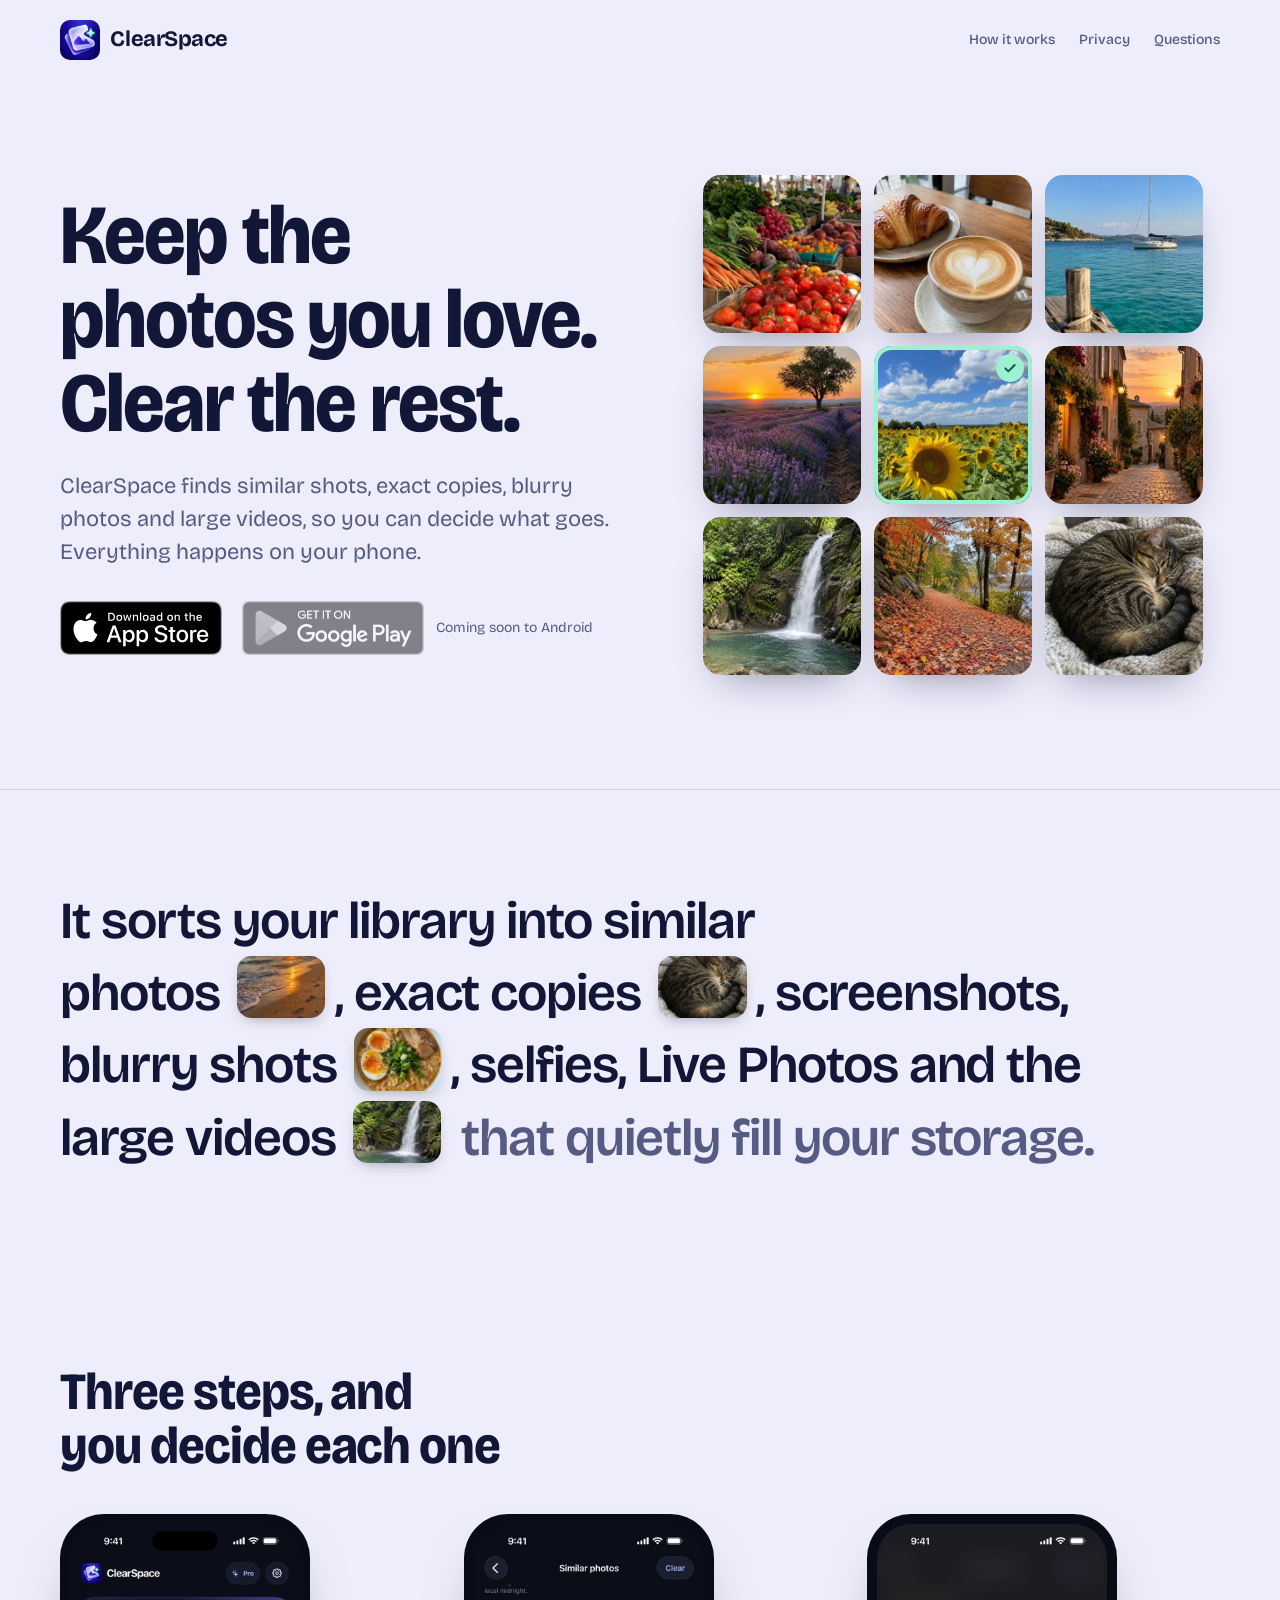
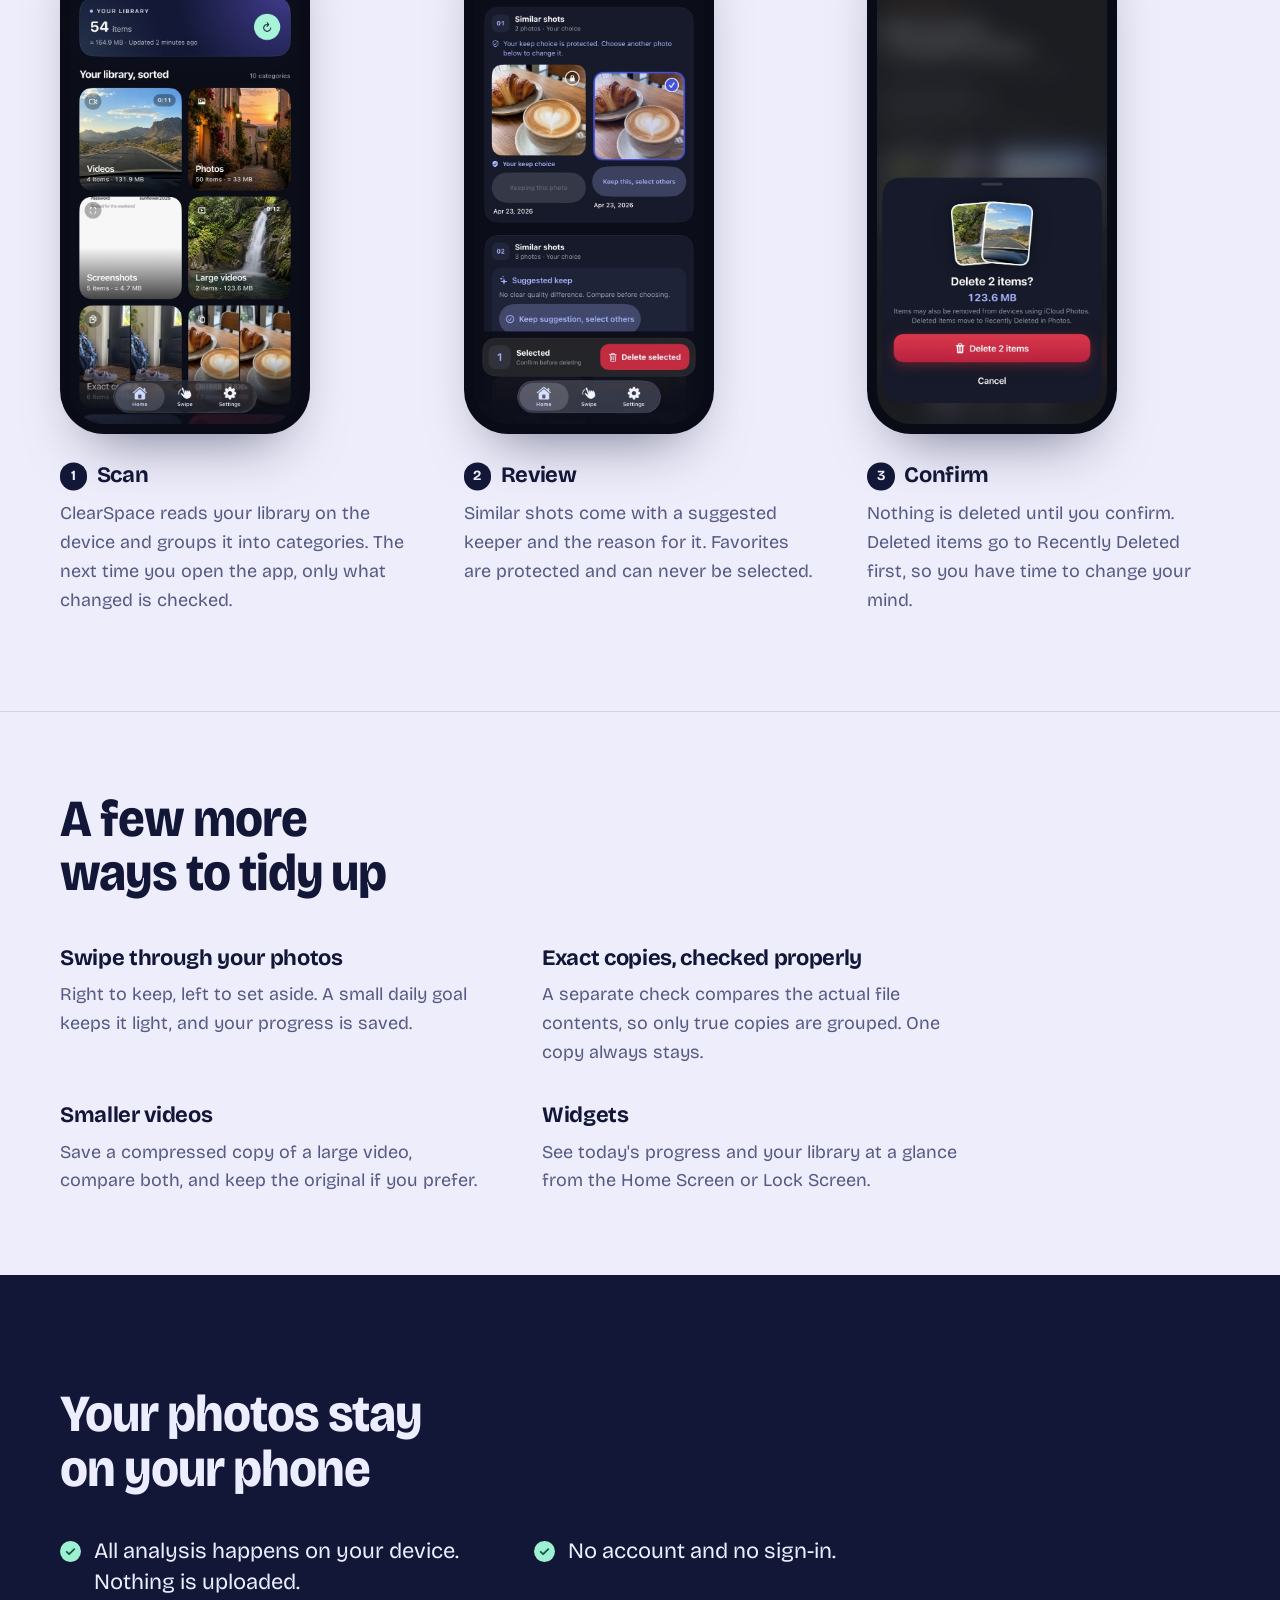
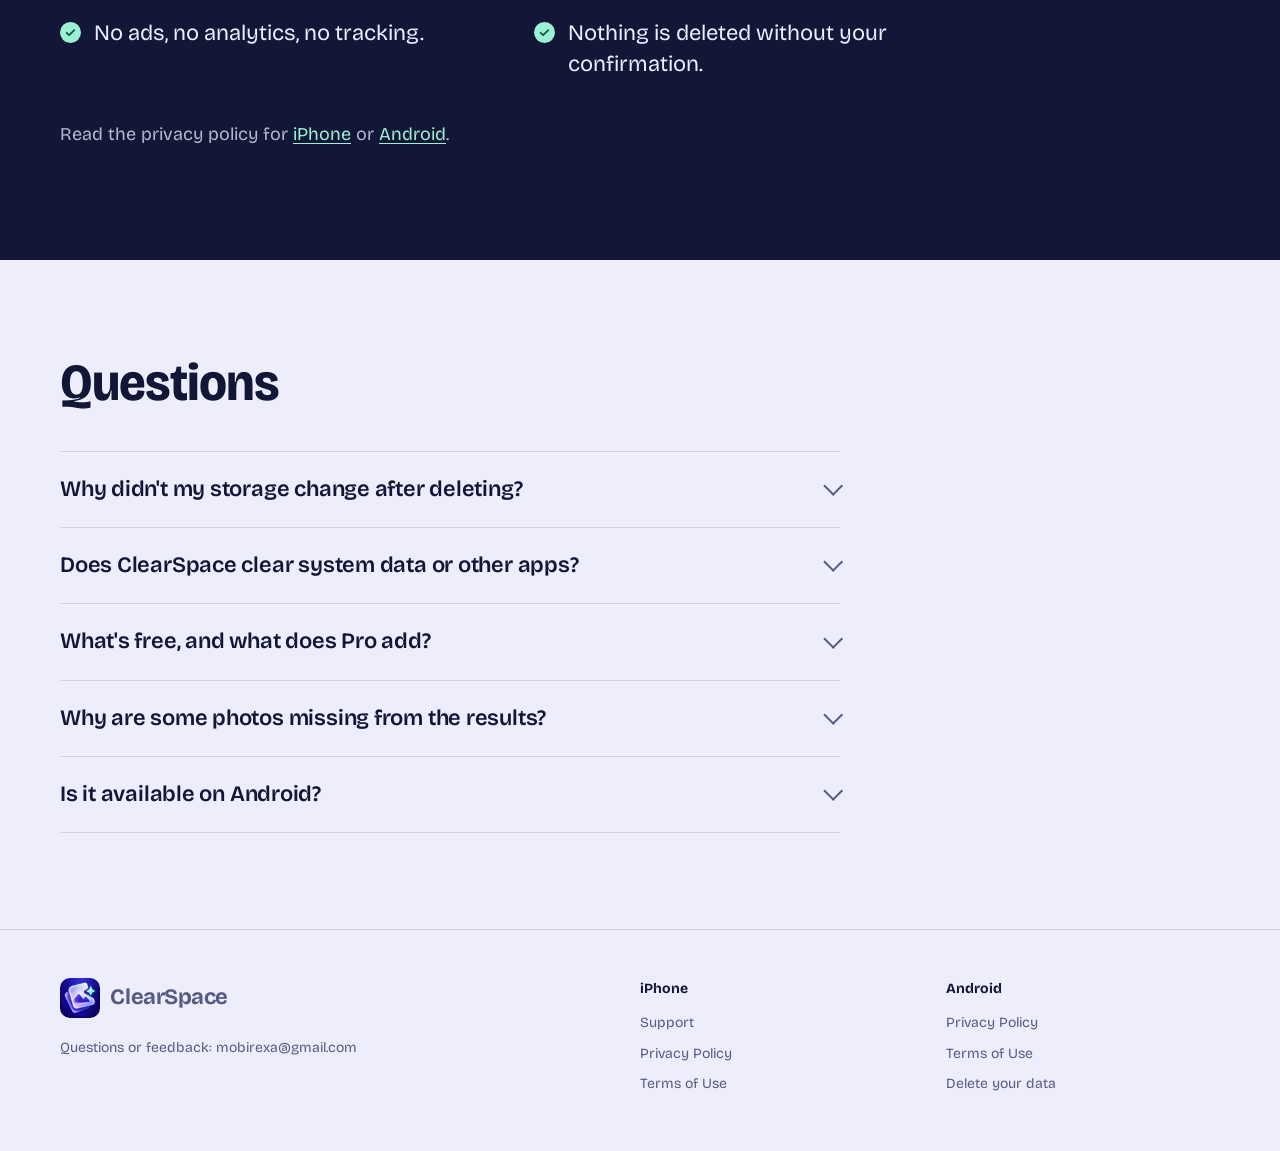
==== commit b00cc06b: "Version the stylesheet link so browsers fetch the new CSS Co-Authored-By: Claude Opus 5.5 <noreply@a" ====
--- a/index.html
+++ b/index.html
@@ -13,7 +13,7 @@
 <link rel="preconnect" href="https://fonts.googleapis.com">
 <link rel="preconnect" href="https://fonts.gstatic.com" crossorigin>
 <link rel="stylesheet" href="https://fonts.googleapis.com/css2?family=Bricolage+Grotesque:opsz,wdth,wght@12..96,75..100,400..800&display=swap">
-<link rel="stylesheet" href="assets/site.css">
+<link rel="stylesheet" href="assets/site.css?v=2">
 </head>
 <body>
 <header class="site-header">
--- a/assets/site.css
+++ b/assets/site.css
@@ -50,7 +50,8 @@
   font-optical-sizing: auto;
 }
 
-img { display: block; max-width: 100%; }
+/* height: auto keeps the aspect ratio when CSS changes the width of an image with size attributes. */
+img { display: block; max-width: 100%; height: auto; }
 h1, h2, h3, .finds p { text-wrap: balance; }
 a { color: var(--indigo); text-underline-offset: 0.18em; }
 a:focus-visible, summary:focus-visible, button:focus-visible {
